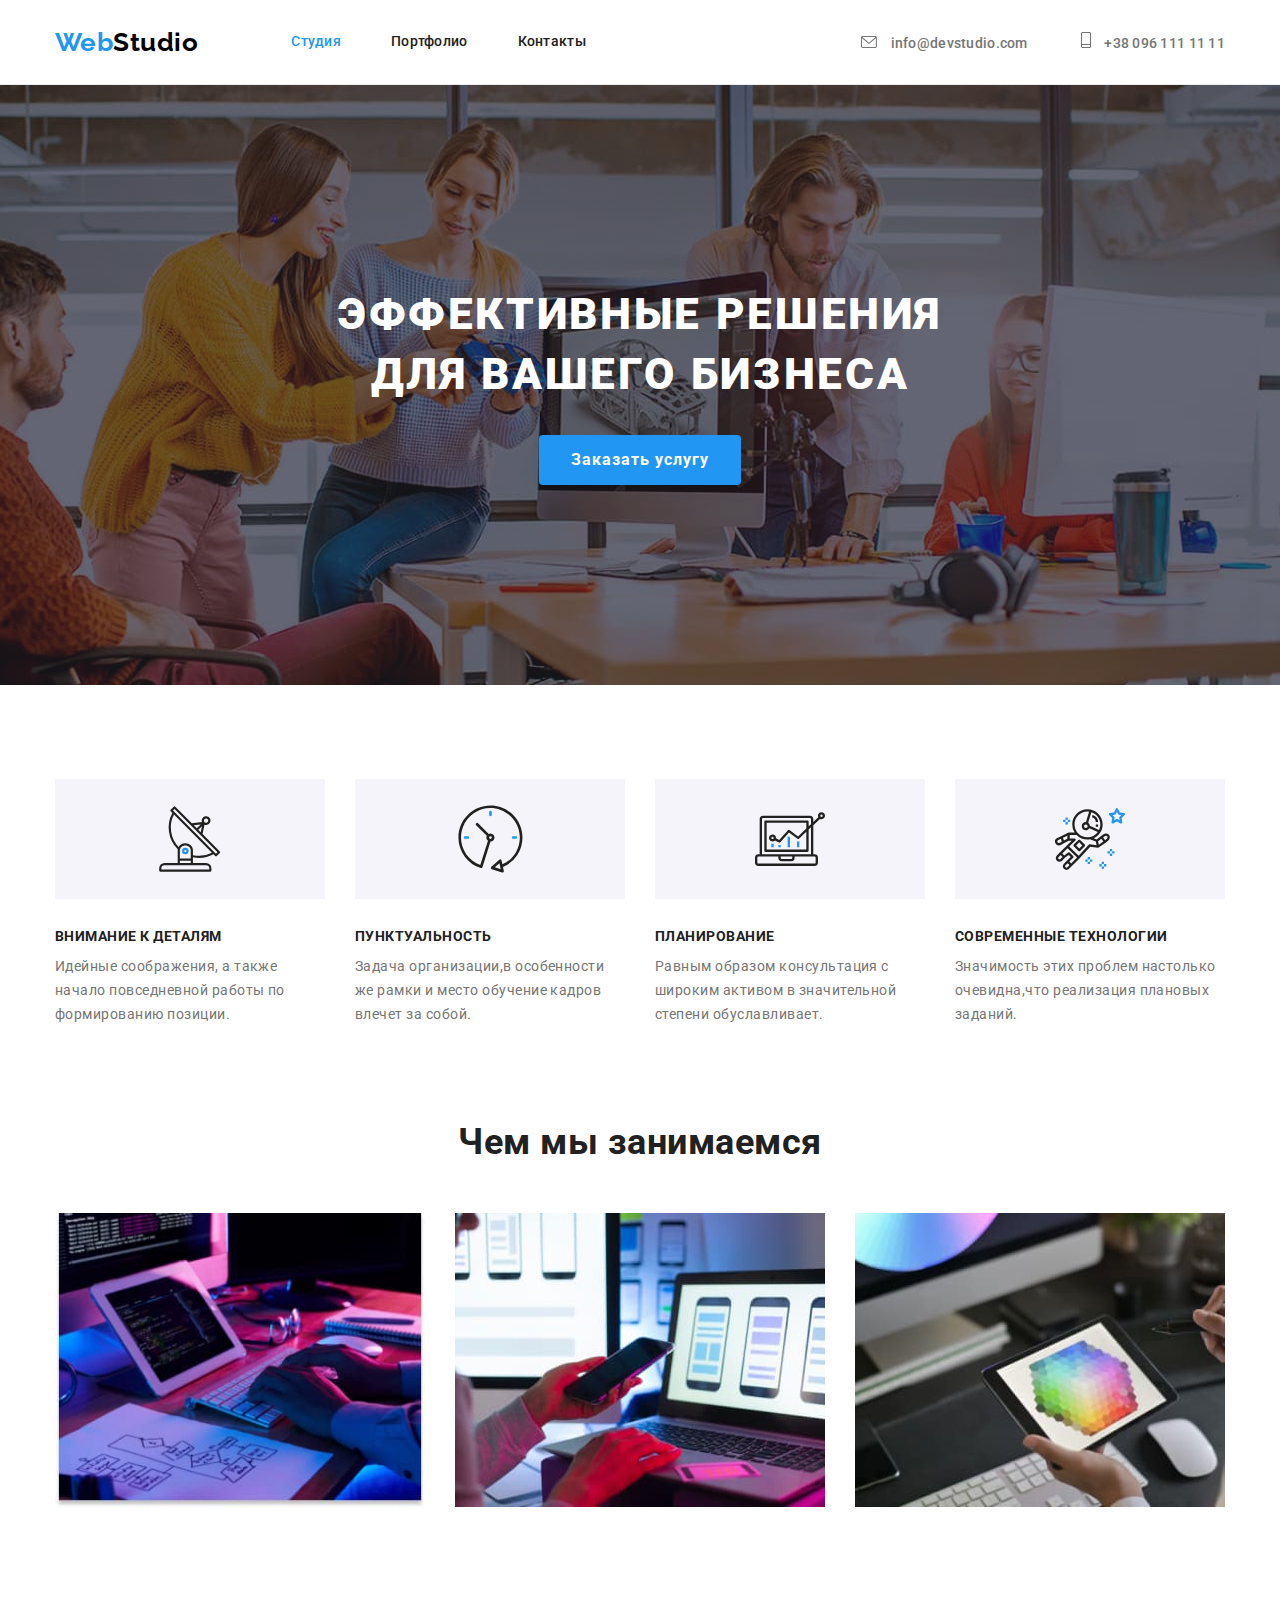
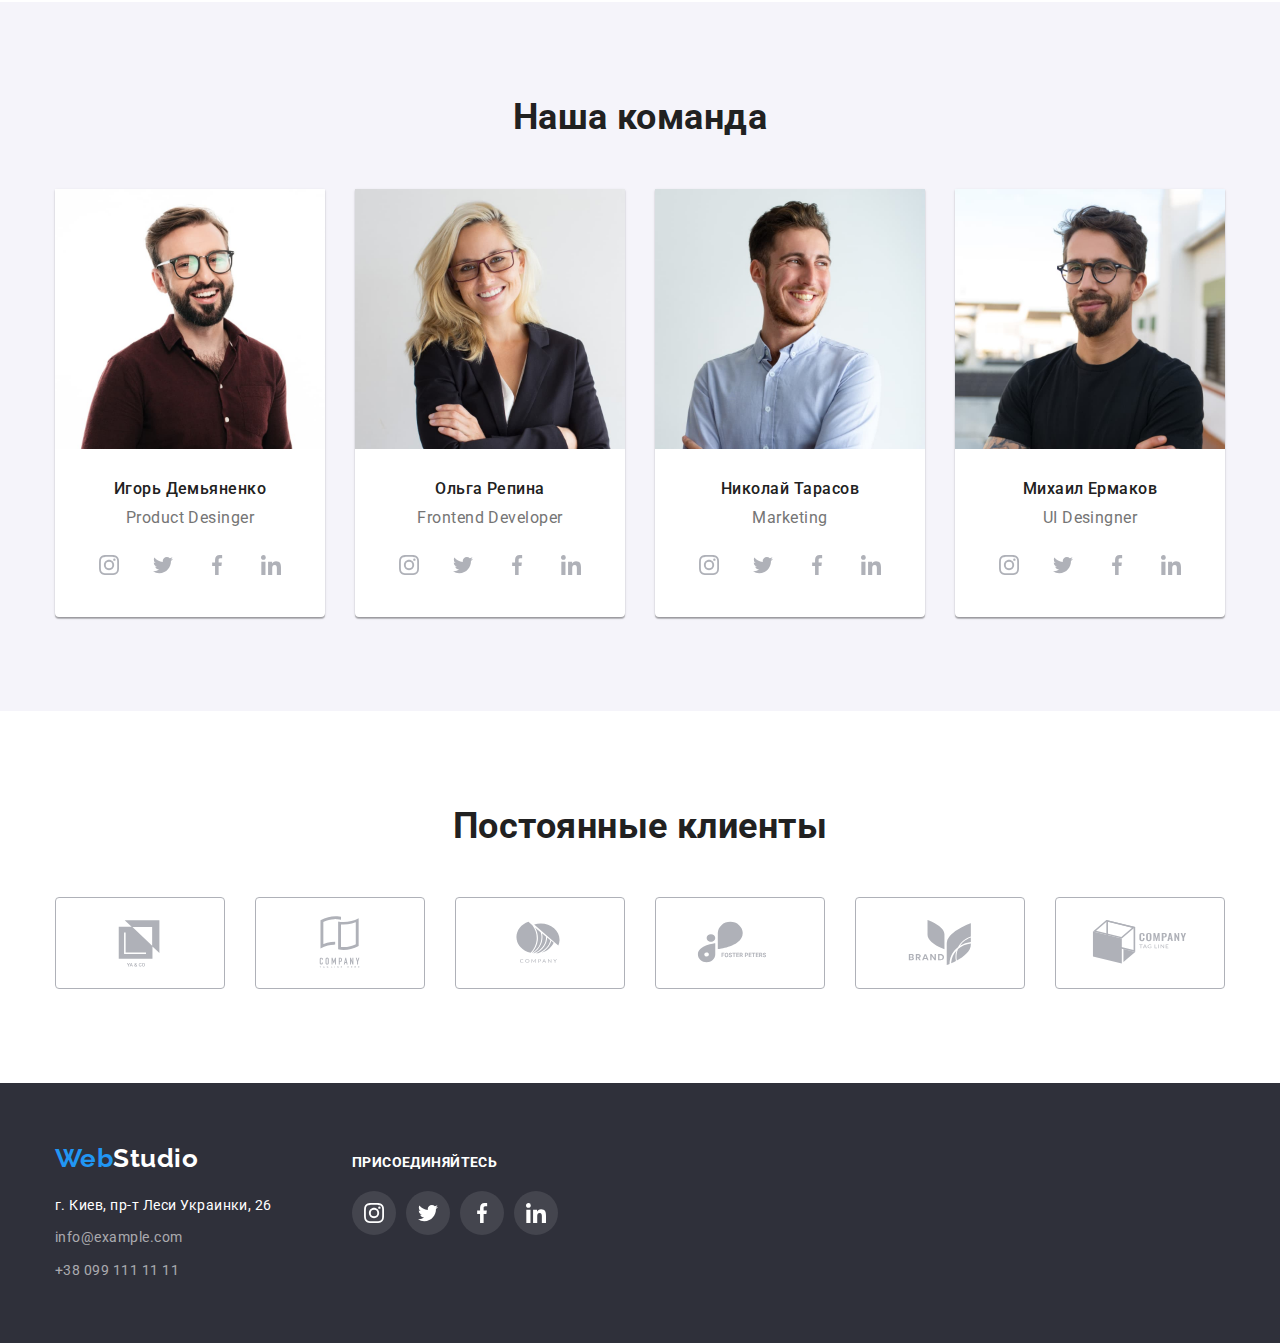
==== index.html @ e5379db9 "Copy Module 4" ====
<!DOCTYPE html>
<html lang="en">

<head>
    <meta charset="UTF-8">
    <meta http-equiv="X-UA-Compatible" content="IE=edge">
    <meta name="viewport" content="width=device-width, initial-scale=1.0">
    <title>Студия</title>
    <link rel="preconnect" href="https://fonts.googleapis.com">
    <link rel="preconnect" href="https://fonts.gstatic.com" crossorigin>
    <link href="https://fonts.googleapis.com/css2?family=Raleway:wght@700&family=Roboto:wght@400;500;700;900&display=swap"
        rel="stylesheet">
    <link rel="stylesheet" href="https://cdnjs.cloudflare.com/ajax/libs/modern-normalize/1.1.0/modern-normalize.css"
        integrity="sha512-Y0MM+V6ymRKN2zStTqzQ227DWhhp4Mzdo6gnlRnuaNCbc+YN/ZH0sBCLTM4M0oSy9c9VKiCvd4Jk44aCLrNS5Q=="
        crossorigin="anonymous" referrerpolicy="no-referrer" />
    <link rel="stylesheet" href="./css/styles.css">
</head>

<body>
    <!--Шапка сайта-->
    <header class="header">
        <div class="container">
            <a href="" class="logo header">Web<span class="accent">Studio</span></a>
            <nav>
            <ul class="site-nav list">
                <li class="site-nav item"><a href="./index.html" class="link current ">Студия</a></li>
                <li class="site-nav item"><a href="./portfolio.html" class="link ">Портфолио</a></li>
                <li class="site-nav item"><a href="" class="link">Контакты</a></li>
            </ul>
        </nav>
        <div class="auth-nav">
            <a href="mailto:info@devstudio.com"  class="auth-link">
            <svg class="auth-icon" width="16" height="12">
                <use href="./images/symbol-defs-opt.svg#mail"></use>
            </svg>
            info@devstudio.com</a>
            <a href="tel:+380961111111" class="auth-link">
            <svg class="auth-icon" width="10" height="16">
                <use href="./images/symbol-defs-opt.svg#phone"></use>
            </svg>
            +38 096 111 11 11</a>
        </div>
        </div>
    </header>
    <main>
        <!--Герой-->
        <div class="hero">
            <section class="section">
            <div class="container">
                    <h1 class="hero-title">Эффективные решения для вашего бизнеса</h1>
                    <button type="button" class="hero-btn">Заказать услугу</button>
            </div>
            </section>
        </div>
        <!--Преимущества-->
        <section class="section">
            <div class="container">
            <ul class="list benefis">
                <li class="benefis-flex">
                    <div class="benefis-icon">
                        <svg class="antenna" width="65.32" height="70">
                            <use href="./images/symbol-defs-opt.svg#antenna"></use>
                        </svg>
                    </div>
                        <h3 class="benefis title">Внимание к деталям</h3>
                        <p  class="benefis-text">Идейные соображения, а также начало повседневной работы по формированию позиции.</p>
                </li>
                <li class="benefis-flex">
                    <div class="benefis-icon">
                        <svg class="clock" width="66.96" height="70">
                            <use href="./images/symbol-defs-opt.svg#clock"></use>
                        </svg>
                    </div>
                        <h3 class ="benefis title">Пунктуальность</h3>
                        <p class="benefis-text">Задача организации,в особенности же рамки и место обучение кадров влечет за собой.</p>
                </li>
                <li class="benefis-flex">
                    <div class="benefis-icon">
                        <svg class="diagram" width="70" height="70">
                            <use href="./images/symbol-defs-opt.svg#diagram"></use>
                        </svg>
                    </div>
                        <h3 class ="benefis title">Планирование</h3>
                        <p class="benefis-text">Равным образом консультация с широким активом в значительной степени обуславливает.</p>
                </li>
                <li class="benefis-flex last">
                    <div class="benefis-icon">
                        <svg class="astronaut" width="70" height="70">
                            <use href="./images/symbol-defs-opt.svg#astronaut"></use>
                        </svg>
                    </div>
                        <h3 class ="benefis title">Современные технологии</h3>
                        <p class="benefis-text">Значимость этих проблем настолько очевидна,что реализация плановых заданий.</p>
                </li>
            </ul>
            </div>
        </section>
        <!--Чем мы занимаемся-->
        <section class="working-section">
            <div class="container">
            <h2 class="title">Чем мы занимаемся</h2>
            <ul class="list working">
                <li class="item-working">
                    <img src="./images/box1.jpg" alt="написание кода" width="370" />
                </li>
                <li class="item-working">
                    <img src="./images/box2.jpg" alt="оптимизация" width="370" />
                </li>
                <li class="item-working">
                    <img src="./images/box3.jpg" alt="дизайн" width="370" />
                </li>
            </ul>
            </div>
        </section>
        <!--Наша команда-->
        <section class="team-section">
            <div class="container">
            <h2 class="title">Наша команда</h2>
            <ul class="list team">
                <li class="team-list">
                    <img src="./images/img.jpg" alt="Игорь Демьяненко" width="270" />
                    <div class="team-content">
                        <h3 class="team-name title">Игорь Демьяненко</h3>
                        <p class="team-text">Product Desinger</p>
                        <div>
                            <ul class="team-icon">
                                <li class="team-soc-list">
                                    <a href="" class="team-soc-link">
                                        <svg class="team-soc-icon" width="20" height="20">
                                            <use href="./images/symbol-defs-opt.svg#instagram"></use>
                                        </svg>
                                    </a>
                                </li>
                                <li class="team-soc-list">
                                    <a href="" class="team-soc-link">
                                        <svg class="team-soc-icon" width="20" height="20">
                                            <use href="./images/symbol-defs-opt.svg#twitter"></use>
                                        </svg>
                                    </a>
                                </li>
                                <li class="team-soc-list">
                                    <a href="" class="team-soc-link">
                                        <svg class="team-soc-icon" width="20" height="20">
                                            <use href="./images/symbol-defs-opt.svg#facebook"></use>
                                        </svg>
                                    </a>
                                </li>
                                <li class="team-soc-list">
                                    <a href="" class="team-soc-link">
                                        <svg class="team-soc-icon" width="20" height="20">
                                            <use href="./images/symbol-defs-opt.svg#linkedin"></use>
                                        </svg>
                                    </a>
                                </li>
                            </ul>
                        </div>
                    </div>
                </li>
                <li class="team-list">
                    <img src="./images/img2.jpg" alt="Ольга Репина" width="270" />
                    <div class="team-content">
                        <h3  class="team-name title">Ольга Репина</h3>
                        <p class="team-text">Frontend Developer</p>
                        <div>
                            <ul class="team-icon">
                                <li class="team-soc-list">
                                    <a href="" class="team-soc-link">
                                        <svg class="team-soc-icon" width="20" height="20">
                                            <use href="./images/symbol-defs-opt.svg#instagram"></use>
                                        </svg>
                                    </a>
                                </li>
                                <li class="team-soc-list">
                                    <a href="" class="team-soc-link">
                                        <svg class="team-soc-icon" width="20" height="20">
                                            <use href="./images/symbol-defs-opt.svg#twitter"></use>
                                        </svg>
                                    </a>
                                </li>
                                <li class="team-soc-list">
                                    <a href="" class="team-soc-link">
                                        <svg class="team-soc-icon" width="20" height="20">
                                            <use href="./images/symbol-defs-opt.svg#facebook"></use>
                                        </svg>
                                    </a>
                                </li>
                                <li class="team-soc-list">
                                    <a href="" class="team-soc-link">
                                        <svg class="team-soc-icon" width="20" height="20">
                                            <use href="./images/symbol-defs-opt.svg#linkedin"></use>
                                        </svg>
                                    </a>
                                </li>
                            </ul>
                        </div>
                    </div>
                </li>
                <li class="team-list">
                    <img src="./images/img3.jpg" alt="Николай Тарасов" width="270" />
                    <div class="team-content">
                        <h3 class="team-name title">Николай Тарасов</h3>
                        <p class="team-text">Marketing</p>
                        <div>
                            <ul class="team-icon">
                                <li class="team-soc-list">
                                    <a href="" class="team-soc-link">
                                        <svg class="team-soc-icon" width="20" height="20">
                                            <use href="./images/symbol-defs-opt.svg#instagram"></use>
                                        </svg>
                                    </a>
                                </li>
                                <li class="team-soc-list">
                                    <a href="" class="team-soc-link">
                                        <svg class="team-soc-icon" width="20" height="20">
                                            <use href="./images/symbol-defs-opt.svg#twitter"></use>
                                        </svg>
                                    </a>
                                </li>
                                <li class="team-soc-list">
                                    <a href="" class="team-soc-link">
                                        <svg class="team-soc-icon" width="20" height="20">
                                            <use href="./images/symbol-defs-opt.svg#facebook"></use>
                                        </svg>
                                    </a>
                                </li>
                                <li class="team-soc-list">
                                    <a href="" class="team-soc-link">
                                        <svg class="team-soc-icon" width="20" height="20">
                                            <use href="./images/symbol-defs-opt.svg#linkedin"></use>
                                        </svg>
                                    </a>
                                </li>
                            </ul>
                        </div>
                    </div>
                </li>
                <li class="team-list">
                    <img src="./images/img4.jpg" alt="Михаил Ермаков" width="270" />
                    <div class="team-content">
                        <h3 class="team-name title">Михаил Ермаков</h3>
                        <p class="team-text">UI Desingner</p>
                        <div>
                            <ul class="team-icon">
                                <li class="team-soc-list">
                                    <a href="" class="team-soc-link">
                                        <svg class="team-soc-icon" width="20" height="20">
                                            <use href="./images/symbol-defs-opt.svg#instagram"></use>
                                        </svg>
                                    </a>
                                </li>
                                <li class="team-soc-list">
                                    <a href="" class="team-soc-link">
                                        <svg class="team-soc-icon" width="20" height="20">
                                            <use href="./images/symbol-defs-opt.svg#twitter"></use>
                                        </svg>
                                    </a>
                                </li>
                                <li class="team-soc-list">
                                    <a href="" class="team-soc-link">
                                        <svg class="team-soc-icon" width="20" height="20">
                                            <use href="./images/symbol-defs-opt.svg#facebook"></use>
                                        </svg>
                                    </a>
                                </li>
                                <li class="team-soc-list">
                                    <a href="" class="team-soc-link">
                                        <svg class="team-soc-icon" width="20" height="20">
                                            <use href="./images/symbol-defs-opt.svg#linkedin"></use>
                                        </svg>
                                    </a>
                                </li>
                            </ul>
                        </div>
                    </div>
                </li>
            </ul>
            </div>
        </section>
    <!--Постоянные клиенты-->
    <section class="client-section">
        <div class="container">
            <h2 class="title">Постоянные клиенты</h2>
            <div class="client-container">
                <ul class="client-list">
                    <li class="client-item">
                        <a href="" class="client-link">
                            <svg class="client-icon">
                                <use href="./images/symbol-defs-opt.svg#logo" width="106" height="60"></use>
                            </svg>
                        </a>
                    </li>
                    <li class="client-item">
                        <a href="" class="client-link">
                            <svg class="client-icon">
                                <use href="./images/symbol-defs-opt.svg#logo-2" width="106" height="60"></use>
                            </svg>
                        </a>
                    </li>
                    <li class="client-item">
                        <a href="" class="client-link">
                            <svg class="client-icon">
                                <use href="./images/symbol-defs-opt.svg#logo-3" width="106" height="60"></use>
                            </svg>
                        </a>
                    </li>
                    <li class="client-item">
                        <a href="" class="client-link">
                            <svg class="client-icon">
                                <use href="./images/symbol-defs-opt.svg#logo-4" width="106" height="60"></use>
                            </svg>
                        </a>
                    </li>
                    <li class="client-item">
                        <a href="" class="client-link">
                            <svg class="client-icon">
                                <use href="./images/symbol-defs-opt.svg#logo-5" width="106" height="60"></use>
                            </svg>
                        </a>
                    </li>
                    <li class="client-item">
                        <a href="" class="client-link">
                            <svg class="client-icon">
                                <use href="./images/symbol-defs-opt.svg#logo-6" width="106" height="60"></use>
                            </svg>
                        </a>
                    </li>
                </ul>
            </div>
        </div>
    </section>
    </main>
    <!--Футер-->
    <footer class="footer">
        <div class="container">
        <div class="nav">
        <a href="" class="logo">Web<span class="accent">Studio</span></a>
        <address>
            <ul class="list">
                <li class="item-address"><a href="" class="address">г. Киев, пр-т Леси Украинки, 26</a></li>
                <li class="item-nav"><a href="mailto:info@example.com"class="footer-nav">info@example.com</a></li>
                <li class="item-nav"><a href="tel:+380991111111" class="footer-nav">+38 099 111 11 11</a></li>   
            </ul>
        </address>
        </div>
        <div class="soc">
            <h3 class="soc-title">Присоединяйтесь</h3>
            <ul class="soc-icon">
                <li class="footer-soc-list">
                    <a href="" class="footer-soc-link">
                        <svg class="footer-soc-icon" width="20" height="20">
                            <use href="./images/symbol-defs-opt.svg#instagram"></use>
                        </svg>
                    </a>
                </li>
                <li class="footer-soc-list">
                    <a href="" class="footer-soc-link">
                        <svg class="footer-soc-icon" width="20" height="20">
                            <use href="./images/symbol-defs-opt.svg#twitter"></use>
                        </svg>
                    </a>
                </li>
                <li class="footer-soc-list">
                    <a href="" class="footer-soc-link">
                        <svg class="footer-soc-icon" width="20" height="20">
                            <use href="./images/symbol-defs-opt.svg#facebook"></use>
                        </svg>
                    </a>
                </li>
                <li class="footer-soc-list">
                    <a href="" class="footer-soc-link">
                        <svg class="footer-soc-icon" width="20" height="20">
                            <use href="./images/symbol-defs-opt.svg#linkedin"></use>
                        </svg>
                    </a>
                </li>
            </ul>
        </div>
        </div>
    </footer>
</body>
</html>
---- css/styles.css ----
/* цвет заголовка основного #FFFFFF */
/* цвет второстепенного заголовка #212121 */
/* акцент #2196F3 */
:root {
  --alternative-text-color: #212121;
  --accent-color: #2196f3;
  --primary-background-color: #ffffff;
  --primary-color: #ffffff;
  --alternative-background-color: #f5f4fa;
}
body {
  color: #757575;
  background-color: var(--primary-background-color);
  font-family: Roboto, sans-serif;
  letter-spacing: 0.03em;
}
/* Для всего сайта скинули стили*/
p,
h1,
h2,
h3,
h4,
h5,
h6 {
  margin: 0;
}
ul,
ol {
  padding-left: 0;
  margin: 0;
}
img {
  display: block;
  max-width: 100%;
  height: auto;
}

/*Контейнер*/
.container {
  width: 1200px;
  padding-left: 15px;
  padding-right: 15px;
  margin: 0 auto;
}
.section {
  padding-top: 94px;
  padding-bottom: 94px;
}

/*Для списков*/
.list {
  list-style: none;
}

/*Для второстепенных заголовков*/
.title {
  color: var(--alternative-text-color);
}

/*Шапка сайта*/
.logo {
  color: var(--accent-color);
  text-decoration: none;
  font-family: Raleway, sans-serif;
  font-weight: 700;
  font-size: 26px;
  line-height: 1.19;
}
.logo .accent {
  color: #000000;
}
.logo:hover,
.logo:focus {
  text-decoration: none;
}
.header {
  background-color: var(--primary-background-color);
  border-bottom: 1px solid #ececec;
}
.header .container {
  display: flex;
  align-items: center;
}
.logo.header {
  margin-right: 93px;
  padding-top: 25px;
  padding-bottom: 25px;
  border: none;
}
.link {
  color: var(--alternative-text-color);
  text-decoration: none;
}
.site-nav .link:hover,
.site-nav .link:focus {
  color: var(--accent-color);
}
.site-nav .link.current {
  color: var(--accent-color);
}
.site-nav.list,
.auth-nav {
  font-weight: 500;
  font-size: 14px;
  line-height: 1.14;
  letter-spacing: 0.02em;
}
.site-nav {
  display: flex;
  align-items: center;
}
.site-nav.item {
  margin-right: 50px;
  padding-top: 32px;
  padding-bottom: 32px;
}
.site-nav.item:last-child {
  margin-right: 0px;
}
.auth-nav {
  margin-left: auto;
  padding-top: 32px;
  padding-bottom: 32px;
}
.auth-nav .auth-link:hover,
.auth-nav .auth-link:focus {
  color: var(--accent-color);
}
.auth-link {
  color: #757575;
  text-decoration: none;
}
.auth-link:not(:last-child) {
  margin-right: 50px;
}
.auth-icon {
  fill: currentColor;
  margin-right: 10px;
}

/*Герой*/
.hero {
  background-color: #2f303a;
  text-align: center;
  background-image: linear-gradient(
      to right,
      rgba(47, 48, 58, 0.4),
      rgba(47, 48, 58, 0.4)
    ),
    url(../images/hero-bgimage.jpg);
  background-size: cover;
  background-repeat: no-repeat;
  max-width: 1600px;
  height: 600px;
  margin-left: auto;
  margin-right: auto;
  background-position: center;
}
.hero .section {
  padding-top: 200px;
  padding-bottom: 200px;
}
.hero-title {
  color: var(--primary-color);
  font-weight: 900;
  font-size: 44px;
  line-height: 1.36;
  letter-spacing: 0.06em;
  text-transform: uppercase;
  margin-bottom: 30px;
  margin-left: auto;
  margin-right: auto;
  width: 696px;
}
.hero-btn {
  background-color: var(--accent-color);
  color: var(--primary-color);
  cursor: pointer;
  font-family: inherit;
  font-weight: 700;
  font-size: 16px;
  line-height: 1.88;
  letter-spacing: 0.06em;
  padding: 10px 32px 10px 32px;
  box-shadow: 0px 4px 4px rgba(0, 0, 0, 0.15);
  border-radius: 4px;
  border: none;
}
.hero-btn:hover,
.hero-btn:focus {
  background-color: #188ce8;
  color: var(--primary-color);
  box-shadow: 0px 4px 4px rgba(0, 0, 0, 0.15);
  border-radius: 4px;
}

/*Преимущества*/
.benefis.title {
  font-weight: 700;
  font-size: 14px;
  line-height: 1.14;
  text-transform: uppercase;
  padding-bottom: 10px;
}
.benefis-text {
  font-size: 14px;
  line-height: 1.71;
}
.list.benefis {
  display: flex;
}
.benefis-flex:not(:last-child) {
  padding-right: 30px;
}
.benefis-icon {
  display: flex;
  background-color: var(--alternative-background-color);
  width: 270px;
  height: 120px;
  margin-bottom: 30px;
  justify-content: center;
  align-items: center;
}

/*Чем мы занимаемся*/
.working-section .title,
.team-section .title,
.client-section .title {
  font-weight: 700;
  font-size: 36px;
  line-height: 1.17;
  text-align: center;
  margin-bottom: 50px;
}
.working-section {
  padding-bottom: 94px;
}
.list.working {
  display: flex;
}
.item-working:not(:last-child) {
  padding-right: 30px;
}

/*Наша  команда*/
.team-section {
  background-color: var(--alternative-background-color);
  padding-top: 94px;
  padding-bottom: 94px;
}
.team-list {
  background-color: var(--primary-background-color);
  box-shadow: 0px 1px 3px rgba(0, 0, 0, 0.12), 0px 1px 1px rgba(0, 0, 0, 0.14),
    0px 2px 1px rgba(0, 0, 0, 0.2);
  border-radius: 0px 0px 4px 4px;
}
.team-name.title,
.team-text {
  font-size: 16px;
  line-height: 1.19;
  text-align: center;
}
.team-name.title {
  font-weight: 500;
  margin-bottom: 10px;
}
.team-content {
  padding-top: 30px;
  padding-bottom: 30px;
}
.list.team {
  display: flex;
}
.team-list:not(:last-child) {
  margin-right: 30px;
}
.team-text {
  margin-bottom: 16px;
}
.team-icon {
  display: flex;
  list-style: none;
  justify-content: center;
}
.team-soc-link {
  width: 44px;
  height: 44px;
  display: flex;
  justify-content: center;
  align-items: center;
}
.team-soc-list {
  margin-right: 10px;
}
.team-soc-list:last-child {
  margin-right: 0;
}
.team-soc-icon {
  fill: #afb1b8;
}
.team-soc-link:hover,
.team-soc-link:focus {
  border-radius: 50%;
  background-color: var(--accent-color);
}
.team-soc-link:hover .team-soc-icon,
.team-soc-link:focus .team-soc-icon {
  fill: var(--primary-color);
}

/*Постоянные клиенты*/
.client-section .title {
  padding-top: 94px;
  margin-bottom: 50px;
}
.client-container {
  padding-bottom: 94px;
}
.client-list {
  list-style: none;
  display: flex;
}
.client-item {
  margin-right: 30px;
}
.client-item:last-child {
  margin-right: 0;
}
.client-link {
  width: 170px;
  height: 92px;
  border: 1px solid #afb1b8;
  box-sizing: border-box;
  border-radius: 4px;
  display: flex;
  justify-content: center;
  align-items: center;
}
.client-icon {
  width: 106px;
  height: 60px;
  fill: #afb1b8;
}
.client-item:hover,
.client-item:focus {
  border: 1px solid var(--accent-color);
  border-radius: 4px;
}
.client-item:hover .client-icon,
.client-item:focus .client-icon {
  fill: var(--accent-color);
}

/*Футер*/
.footer {
  background-color: #2f303a;
}
.footer .logo .accent {
  color: var(--primary-color);
}
.footer {
  padding-top: 60px;
  padding-bottom: 60px;
}
.address,
.footer-nav {
  font-size: 14px;
  line-height: 1.7;
  font-style: normal;
  text-decoration: none;
}
.address {
  color: var(--primary-color);
}
.footer-nav {
  color: rgba(255, 255, 255, 0.6);
}
.address:hover,
.address:focus,
.footer-nav:hover,
.footer-nav:focus {
  color: var(--accent-color);
}
.item-address {
  margin-top: 20px;
  margin-bottom: 9px;
}
.item-nav {
  margin-bottom: 9px;
}
.item-nav:last-child {
  margin-bottom: 0px;
}
.footer .container {
  display: flex;
}
.nav {
  margin-right: 80px;
}
.soc-title {
  color: var(--primary-color);
  text-transform: uppercase;
  font-weight: 700;
  font-size: 14px;
  line-height: 1.14;
  letter-spacing: 0.03em;
  margin-bottom: 20px;
  margin-top: 12px;
}
.soc-icon {
  display: flex;
  list-style: none;
  justify-content: center;
}
.footer-soc-list {
  border-radius: 50%;
  background-color: rgba(255, 255, 255, 0.1);
}
.footer-soc-link {
  width: 44px;
  height: 44px;
  display: flex;
  justify-content: center;
  align-items: center;
}
.footer-soc-list + .footer-soc-list {
  margin-left: 10px;
}
.footer-soc-icon {
  fill: var(--primary-color);
}
.footer-soc-link:hover,
.footer-soc-link:focus {
  background-color: var(--accent-color);
  border-radius: 50%;
}

/*Портфолио*/
.portfolio-title {
  position: absolute;
  width: 1px;
  height: 1px;
  margin: -1px;
  border: 0;
  padding: 0;
  white-space: nowrap;
  clip-path: inset(100%);
  clip: rect(0 0 0 0);
  overflow: hidden;
}
.portfolio-list {
  background-color: var(--primary-background-color);
  width: 370px;
  margin-bottom: 30px;
  margin-right: 30px;
}
.portfolio-list:nth-child(3n) {
  margin-right: 0px;
}
.portfolio-list:nth-last-child(-n + 3) {
  margin-bottom: 0px;
}
.portfolio-btn {
  color: var(--alternative-text-color);
  background-color: var(--alternative-background-color);
  cursor: pointer;
  font-family: inherit;
  font-weight: 500;
  font-size: 16px;
  line-height: 1.62;
  border-radius: 4px;
  padding: 6px 22px 6px 22px;
  border: none;
}
.portfolio-btn:hover,
.portfolio-btn:focus {
  color: var(--primary-color);
  background-color: var(--accent-color);
  box-shadow: 0px 3px 1px rgba(0, 0, 0, 0.1), 0px 1px 2px rgba(0, 0, 0, 0.08),
    0px 2px 2px rgba(0, 0, 0, 0.12);
}
.list.portfolio-flex {
  display: flex;
  justify-content: center;
}
.item.portfolio-flex:not(:last-child) {
  padding-right: 8px;
}
.portfolio-list .title {
  font-weight: 700;
  font-size: 18px;
  line-height: 2;
  letter-spacing: 0.06em;
  margin-bottom: 4px;
}
.portfolio-list .ptext {
  font-size: 16px;
  line-height: 1.88;
}
.list.portfolio {
  margin-top: 56px;
}
.list.portfolio {
  display: flex;
  flex-wrap: wrap;
}
.portfolio-content {
  padding: 20px 24px 20px 24px;
  border: 1px solid #eeeeee;
}
.portfolio-list:hover,
.portfolio-list:focus {
  box-shadow: 0px 1px 1px rgba(0, 0, 0, 0.12), 0px 4px 4px rgba(0, 0, 0, 0.06),
    1px 4px 6px rgba(0, 0, 0, 0.16);
}
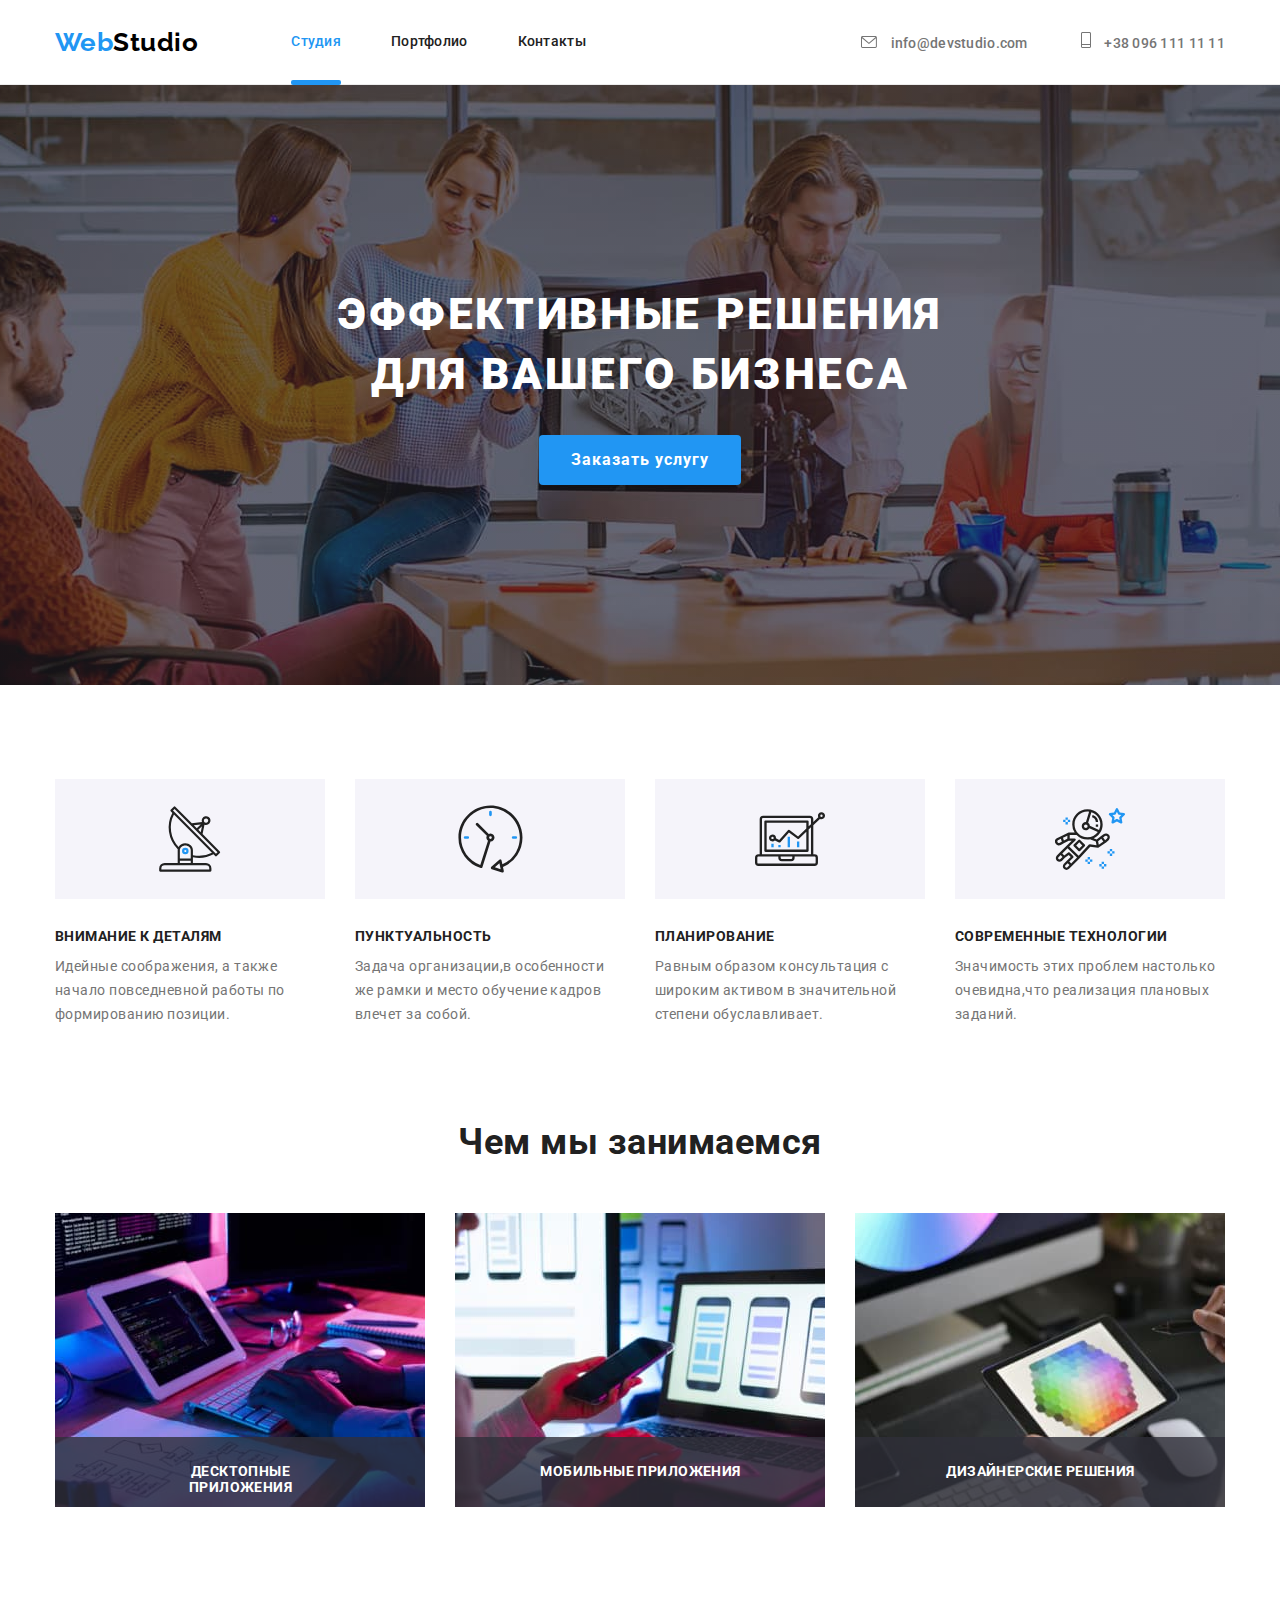
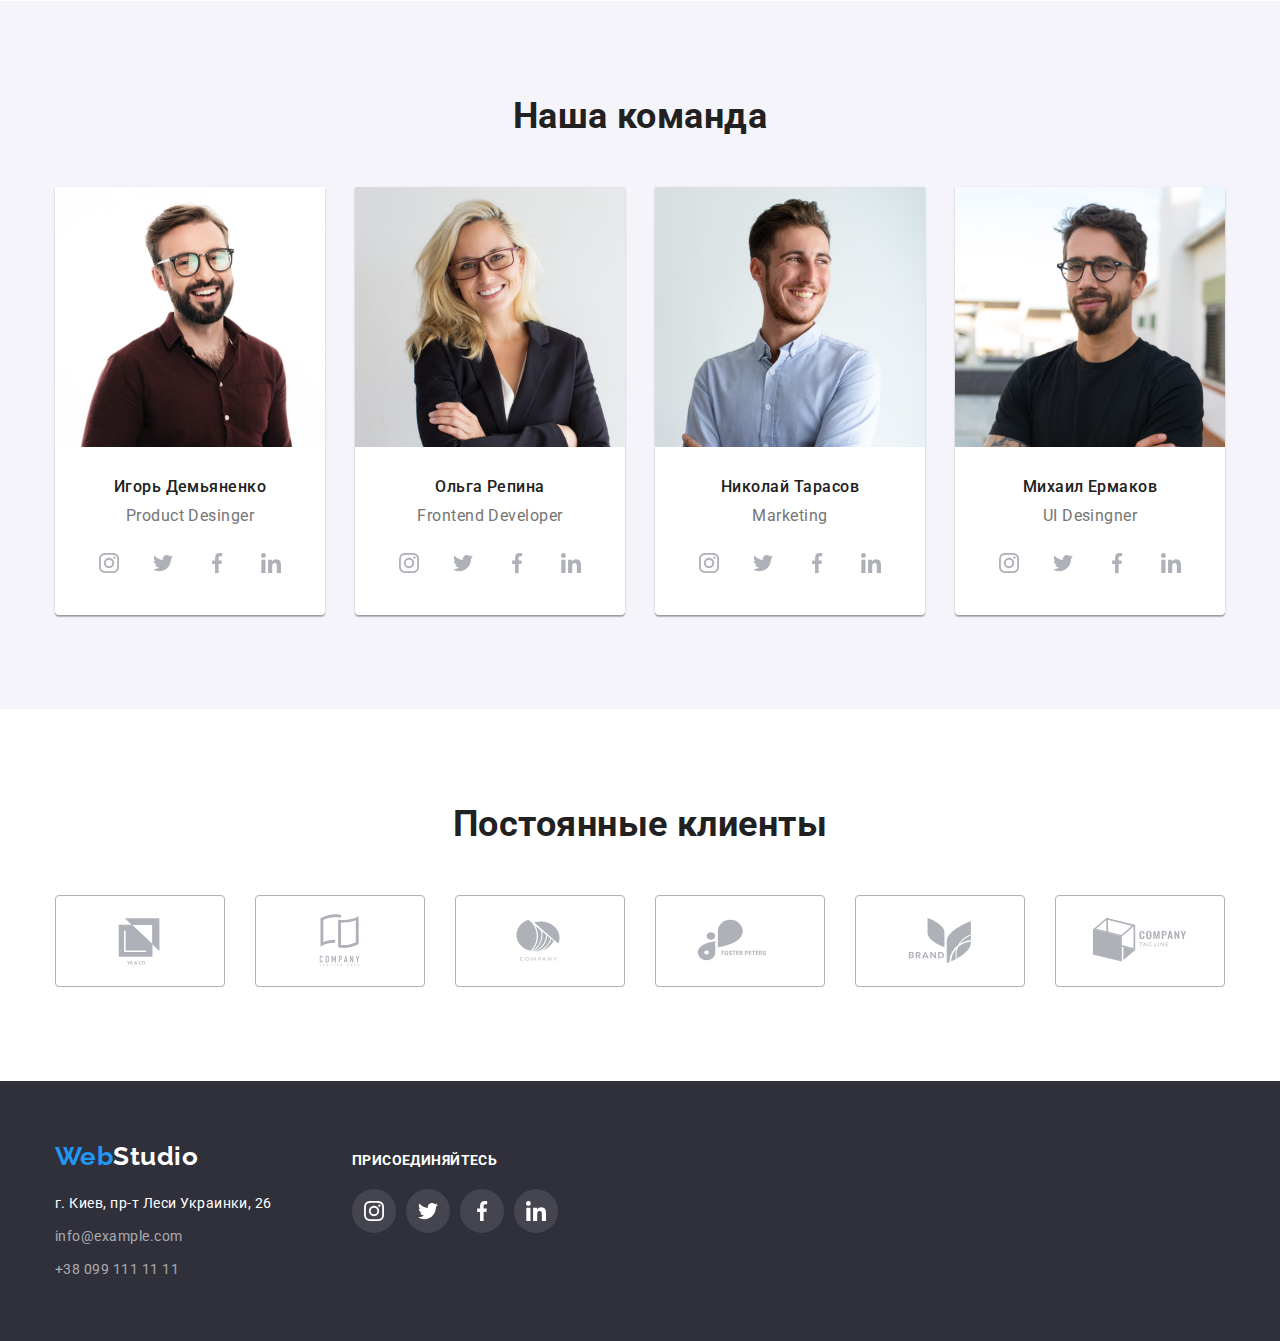
==== commit e7208ff7: "Interim commit" ====
--- a/index.html
+++ b/index.html
@@ -101,13 +101,22 @@
             <h2 class="title">Чем мы занимаемся</h2>
             <ul class="list working">
                 <li class="item-working">
-                    <img src="./images/box1.jpg" alt="написание кода" width="370" />
+                    <div class="working-wrap">
+                        <img src="./images/box1.jpg" alt="написание кода" width="370" height="274"/>
+                        <p class="working-text">Десктопные приложения</p>
+                    </div>
                 </li>
                 <li class="item-working">
-                    <img src="./images/box2.jpg" alt="оптимизация" width="370" />
+                    <div class="working-wrap">
+                        <img src="./images/box2.jpg" alt="оптимизация" width="370" />
+                        <p class="working-text">Мобильные приложения</p>
+                    </div>
                 </li>
                 <li class="item-working">
-                    <img src="./images/box3.jpg" alt="дизайн" width="370" />
+                    <div class="working-wrap">
+                        <img src="./images/box3.jpg" alt="дизайн" width="370" />
+                        <p class="working-text">Дизайнерские решения</p>
+                    </div>
                 </li>
             </ul>
             </div>
@@ -377,5 +386,6 @@
         </div>
         </div>
     </footer>
+    <script src="./js/modal.js"></script>
 </body>
 </html>--- a/css/styles.css
+++ b/css/styles.css
@@ -91,6 +91,11 @@
   color: var(--alternative-text-color);
   text-decoration: none;
 }
+
+.site-nav .link {
+  transition: color 250ms cubic-bezier(0.4, 0, 0.2, 1);
+}
+
 .site-nav .link:hover,
 .site-nav .link:focus {
   color: var(--accent-color);
@@ -98,6 +103,25 @@
 .site-nav .link.current {
   color: var(--accent-color);
 }
+.link.current {
+  position: relative;
+  display: block;
+}
+
+.link.current::after {
+  content: "";
+
+  position: absolute;
+  left: 0;
+  bottom: -35px;
+
+  display: block;
+  width: 100%;
+  height: 5px;
+  background-color: var(--accent-color);
+  border-radius: 2px;
+}
+
 .site-nav.list,
 .auth-nav {
   font-weight: 500;
@@ -121,6 +145,9 @@
   margin-left: auto;
   padding-top: 32px;
   padding-bottom: 32px;
+}
+.auth-nav .auth-link {
+  transition: color 250ms cubic-bezier(0.4, 0, 0.2, 1);
 }
 .auth-nav .auth-link:hover,
 .auth-nav .auth-link:focus {
@@ -185,6 +212,7 @@
   box-shadow: 0px 4px 4px rgba(0, 0, 0, 0.15);
   border-radius: 4px;
   border: none;
+  transition: background-color 250ms cubic-bezier(0.4, 0, 0.2, 1);
 }
 .hero-btn:hover,
 .hero-btn:focus {
@@ -240,6 +268,26 @@
 }
 .item-working:not(:last-child) {
   padding-right: 30px;
+}
+.working-wrap {
+  position: relative;
+}
+
+.working-text {
+  font-weight: 700;
+  font-size: 14px;
+  line-height: 1.14;
+  text-align: center;
+  letter-spacing: 0.03em;
+  text-transform: uppercase;
+  color: var(--primary-color);
+  background-color: rgba(47, 48, 58, 0.8);
+  width: 100%;
+  height: 70px;
+  padding: 27px 82px 27px 83px;
+
+  position: absolute;
+  bottom: 0;
 }
 
 /*Наша  команда*/
@@ -288,6 +336,8 @@
   display: flex;
   justify-content: center;
   align-items: center;
+  transition: background-color 250ms cubic-bezier(0.4, 0, 0.2, 1),
+    border-radius 250ms cubic-bezier(0.4, 0, 0.2, 1);
 }
 .team-soc-list {
   margin-right: 10px;
@@ -322,6 +372,8 @@
 }
 .client-item {
   margin-right: 30px;
+  transition: border 250ms cubic-bezier(0.4, 0, 0.2, 1),
+    border-radius 250ms cubic-bezier(0.4, 0, 0.2, 1);
 }
 .client-item:last-child {
   margin-right: 0;
@@ -371,9 +423,11 @@
 }
 .address {
   color: var(--primary-color);
+  transition: color 250ms cubic-bezier(0.4, 0, 0.2, 1);
 }
 .footer-nav {
   color: rgba(255, 255, 255, 0.6);
+  transition: color 250ms cubic-bezier(0.4, 0, 0.2, 1);
 }
 .address:hover,
 .address:focus,
@@ -422,6 +476,8 @@
   display: flex;
   justify-content: center;
   align-items: center;
+  transition: background-color 250ms cubic-bezier(0.4, 0, 0.2, 1),
+    border-radius 250ms cubic-bezier(0.4, 0, 0.2, 1);
 }
 .footer-soc-list + .footer-soc-list {
   margin-left: 10px;
@@ -471,6 +527,9 @@
   border-radius: 4px;
   padding: 6px 22px 6px 22px;
   border: none;
+  transition: color 250ms cubic-bezier(0.4, 0, 0.2, 1),
+    background-color 250ms cubic-bezier(0.4, 0, 0.2, 1),
+    box-shadow 250ms cubic-bezier(0.4, 0, 0.2, 1);
 }
 .portfolio-btn:hover,
 .portfolio-btn:focus {
@@ -508,8 +567,33 @@
   padding: 20px 24px 20px 24px;
   border: 1px solid #eeeeee;
 }
+.portfolio-list {
+  transition: box-shadow 250ms cubic-bezier(0.4, 0, 0.2, 1);
+}
 .portfolio-list:hover,
 .portfolio-list:focus {
   box-shadow: 0px 1px 1px rgba(0, 0, 0, 0.12), 0px 4px 4px rgba(0, 0, 0, 0.06),
     1px 4px 6px rgba(0, 0, 0, 0.16);
 }
+.portfolio-list:hover .portfolio-text {
+  transform: translateY(0%);
+}
+.portfolio-wrap {
+  position: relative;
+  overflow: hidden;
+}
+.portfolio-text {
+  font-weight: 400;
+  font-size: 18px;
+  line-height: 1.56;
+  letter-spacing: 0.03em;
+  color: var(--primary-color);
+  background-color: rgba(33, 150, 243, 0.9);
+  height: 100%;
+  padding: 63px 24px 63px 24px;
+
+  position: absolute;
+  top: 0;
+  transform: translateY(100%);
+  transition: transform 250ms cubic-bezier(0.4, 0, 0.2, 1);
+}
